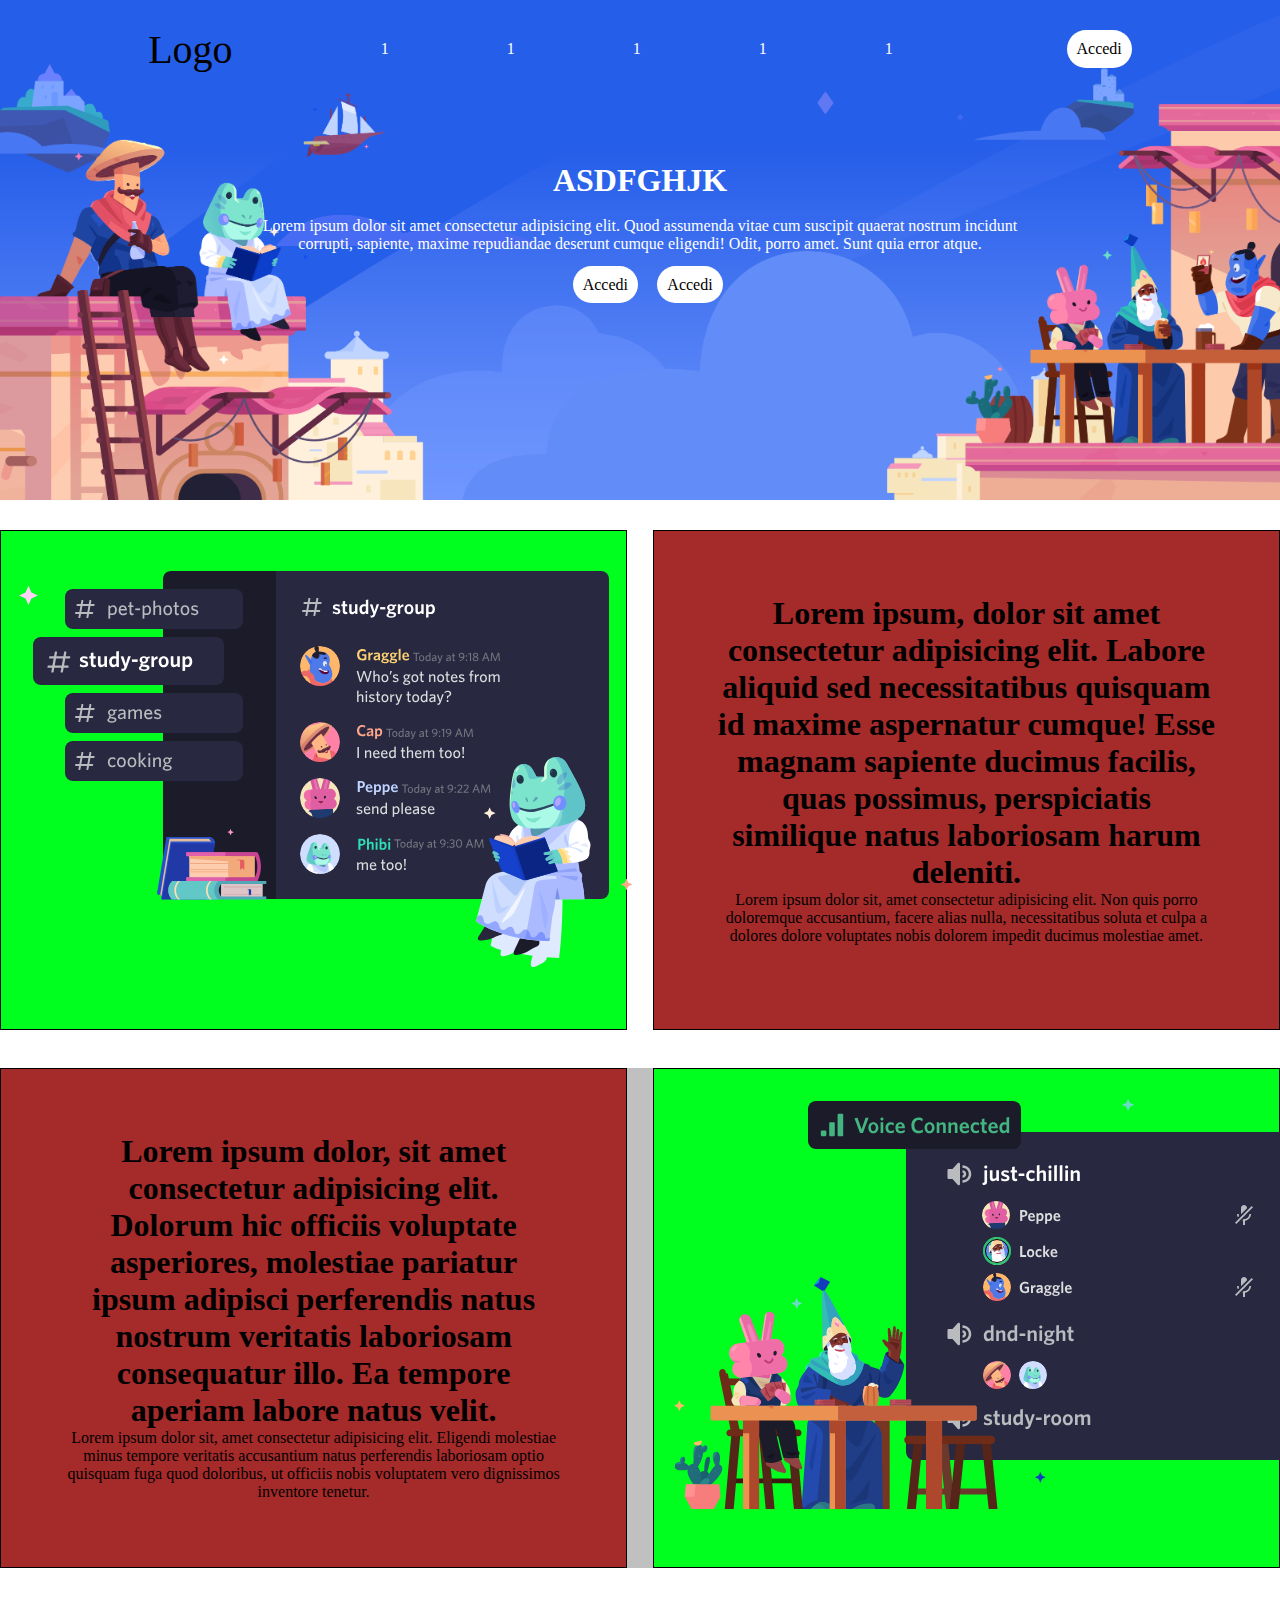
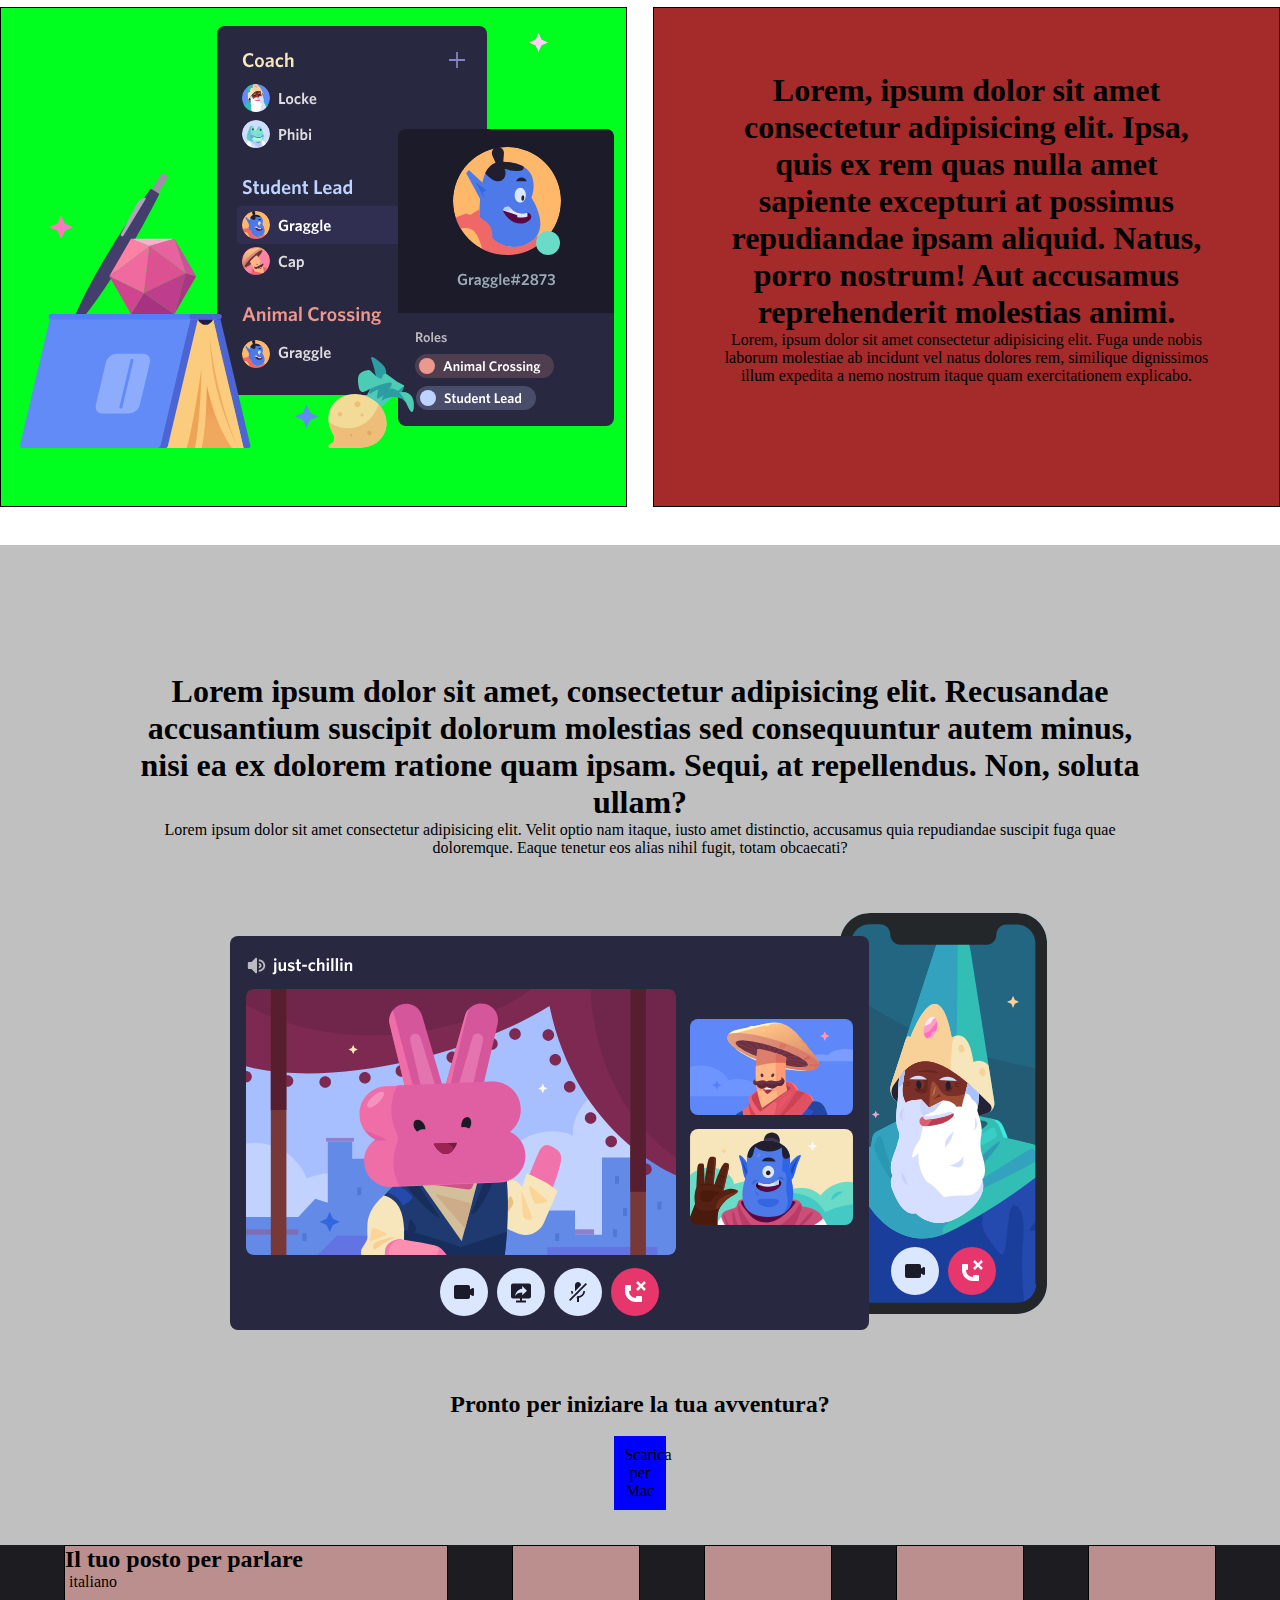
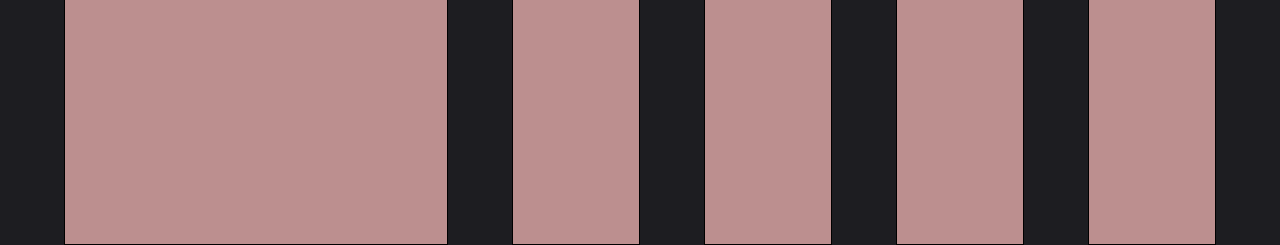
==== index1.html @ 4ec8805b "21 03 2023" ====
<!DOCTYPE html>
<html lang="en">
<head>
    <meta charset="UTF-8">
    <meta http-equiv="X-UA-Compatible" content="IE=edge">
    <meta name="viewport" content="width=device-width, initial-scale=1.0">
   
   <link rel="stylesheet" href="style.css"> <title>Document</title>
</head>


<!-- Header and Hero sections -->
<header>
    <nav class="nav">
        <div id="logo" >
            Logo
        </div>

            <ul class="menu">
                <li>1</li>
                <li>1</li>
                <li>1</li>
                <li>1</li>
                <li>1</li>
            </ul>
        </div>

        <div class="botton-white">Accedi</div>
    </nav>
     
    <!-- Hero -->
    <div class="hero">
        <h1>ASDFGHJK</h1>
        <br>
        <p id="paragrafo-hero">Lorem ipsum dolor sit amet consectetur adipisicing elit. Quod assumenda vitae cum suscipit quaerat nostrum incidunt corrupti, sapiente, maxime repudiandae deserunt cumque eligendi! Odit, porro amet. Sunt quia error atque.</p>
        <span class="botton-white">Accedi</span>
        <span class="botton-white">Accedi</span>
    </div>

</header>

                <!-- Main conteiner -->


                            <!-- 1 -->
    <div class="main-container1">

            <!-- Main left -->
        <div class="container-left">
            <img src="item1.svg" alt="">
        </div>

        
            <!-- Main Right-->
        <div class="container-right">
            <h1>Lorem ipsum, dolor sit amet consectetur adipisicing elit. Labore aliquid sed necessitatibus quisquam id maxime aspernatur cumque! Esse magnam sapiente ducimus facilis, quas possimus, perspiciatis similique natus laboriosam harum deleniti.</h1>
            <p>Lorem ipsum dolor sit, amet consectetur adipisicing elit. Non quis porro doloremque accusantium, facere alias nulla, necessitatibus soluta et culpa a dolores dolore voluptates nobis dolorem impedit ducimus molestiae amet.</p>
        </div>

    </div>


                        <!-- 2 -->

    <div class="main-reverse2">

            <!-- Main left -->
        <div class="container-left">
            <img src="item2.svg" alt="">
        </div>
    
        
            <!-- Main Right-->
        <div class="container-right">
            <h1>Lorem ipsum dolor, sit amet consectetur adipisicing elit. Dolorum hic officiis voluptate asperiores, molestiae pariatur ipsum adipisci perferendis natus nostrum veritatis laboriosam consequatur illo. Ea tempore aperiam labore natus velit.</h1>
            <p>Lorem ipsum dolor sit, amet consectetur adipisicing elit. Eligendi molestiae minus tempore veritatis accusantium natus perferendis laboriosam optio quisquam fuga quod doloribus, ut officiis nobis voluptatem vero dignissimos inventore tenetur.</p>
        </div>

    </div>

                    <!-- 3 -->
            <!-- Main conteiner -->

    <div class="main-container3">

            <!-- Main left -->
        <div class="container-left">
         <img src="item3.svg" alt="">
        </div>

        
            <!-- Main Right-->
        <div class="container-right">
           <h1>Lorem, ipsum dolor sit amet consectetur adipisicing elit. Ipsa, quis ex rem quas nulla amet sapiente excepturi at possimus repudiandae ipsam aliquid. Natus, porro nostrum! Aut accusamus reprehenderit molestias animi.</h1>
           <p>Lorem, ipsum dolor sit amet consectetur adipisicing elit. Fuga unde nobis laborum molestiae ab incidunt vel natus dolores rem, similique dignissimos illum expedita a nemo nostrum itaque quam exercitationem explicabo.</p>
        </div>

    </div>

                <!-- 4 -->
    <div class="main-container4">
        <h1>Lorem ipsum dolor sit amet, consectetur adipisicing elit. Recusandae accusantium suscipit dolorum molestias sed consequuntur autem minus, nisi ea ex dolorem ratione quam ipsam. Sequi, at repellendus. Non, soluta ullam?</h1>
        <p>Lorem ipsum dolor sit amet consectetur adipisicing elit. Velit optio nam itaque, iusto amet distinctio, accusamus quia repudiandae suscipit fuga quae doloremque. Eaque tenetur eos alias nihil fugit, totam obcaecati?</p>
        <img src="item4-big.svg" alt="">
        <h2>Pronto per iniziare la tua avventura?</h2>
        <br>
        <div class="botton-blue">Scarica per Mac</div>
    </div>




    <!-- Footer -->
    <footer>
            <div class="col1">
                <h2>Il tuo posto per parlare</h2>
                
                <div>
                    <p>
                       <img src="https://cdnjs.cloudflare.com/ajax/libs/emoji-datasource-facebook/14.0.0/emoji.json" alt=""> italiano
                    </p>
                </div>

            </div>

            <div class="col2"></div>
            <div class="col2"></div>
            <div class="col2"></div>
            <div class="col2"></div>
    </footer>

<body>
    
</body>
</html>
---- style.css ----
*{
    margin: 0;
    padding: 0;
    box-sizing: border-box;
}

header{background-image: url(jumbo.png);
    background-size: cover;
    height: 500px;
margin-bottom: 30px;}

.nav{display: flex;
    
justify-content: space-evenly;
align-items: center;
padding-top: 2%;}

#logo{font-size: 40px;
    display: flex;}

    .menu{display: flex;
        list-style: none;
        justify-content: space-between;
        flex-basis: 40%;
        color: white;
        }
        
        .botton-white{
            background-color: white;
            border-radius: 20px;
            padding: 10px;
            color: black;
            margin-left: 2%;
           }

           .botton-blue{
            display: block;
            background-color: blue;
            border:1px;
            width: 5%;
            margin: auto;
            padding: 10px;
           }

           /* Hero */
.hero{color: white;
    height: 400px;
    padding-left: 20%;
    padding-right: 20%;
    padding-top: 7%;
    text-align: center;
}

#paragrafo-hero{
    margin-bottom: 3%;
}


.main-container1, .main-reverse2,.main-container3{
    display: flex;
    justify-content: space-between;
    margin-bottom: 3%;
}

.container-left{
    width: 49%;
}

.container-right{
    width: 49%;
    text-align: center;
    padding: 5%;
}

.main-reverse2{
    flex-direction: row-reverse;
    background-color: rgb(192, 192, 192);
}

.main-container4{
    width: 100%;
    height: 1000px;
    background-color: silver;
    padding: 10%;
    text-align: center;
}

/* Footer */

footer{
    display: flex;
    height: 300px;
    background-color: rgb(29, 29, 33);
    justify-content: space-evenly;
}


.col1,.col2{
    height: 300px;
}
.col1{
    width: 30%;
}
.col2{
    width: 10%;
}


/* DEBUG */
.container-right{
    background-color: brown;
    height: 500px;
    border: 1px solid black;
}

.container-left{
    background-color: rgb(0, 255, 30);
    height: 500px;
    border: 1px solid
    black;
}

.col1{
    background-color: rosybrown;
    height: 300px;
    border: 1px solid
    black;
}

.col2{
    background-color: rosybrown;
    border: 1px solid
    black;
}
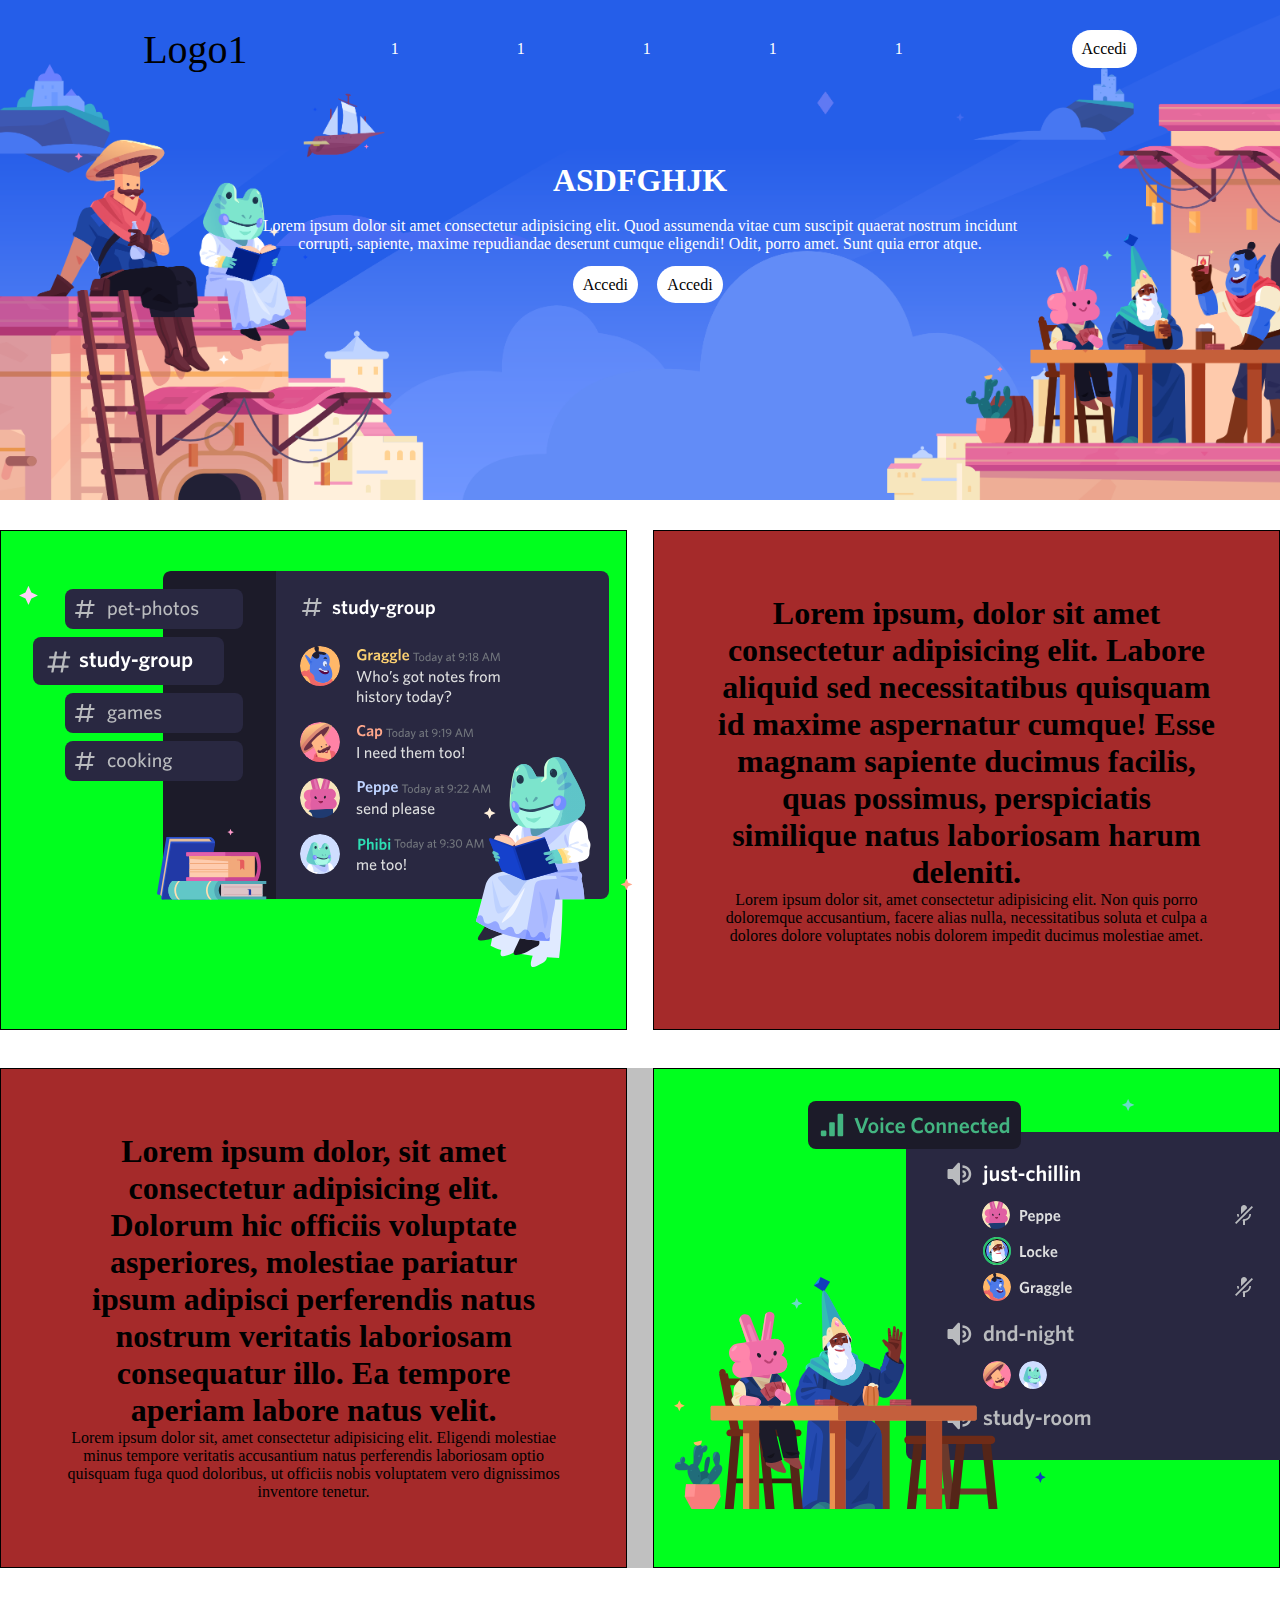
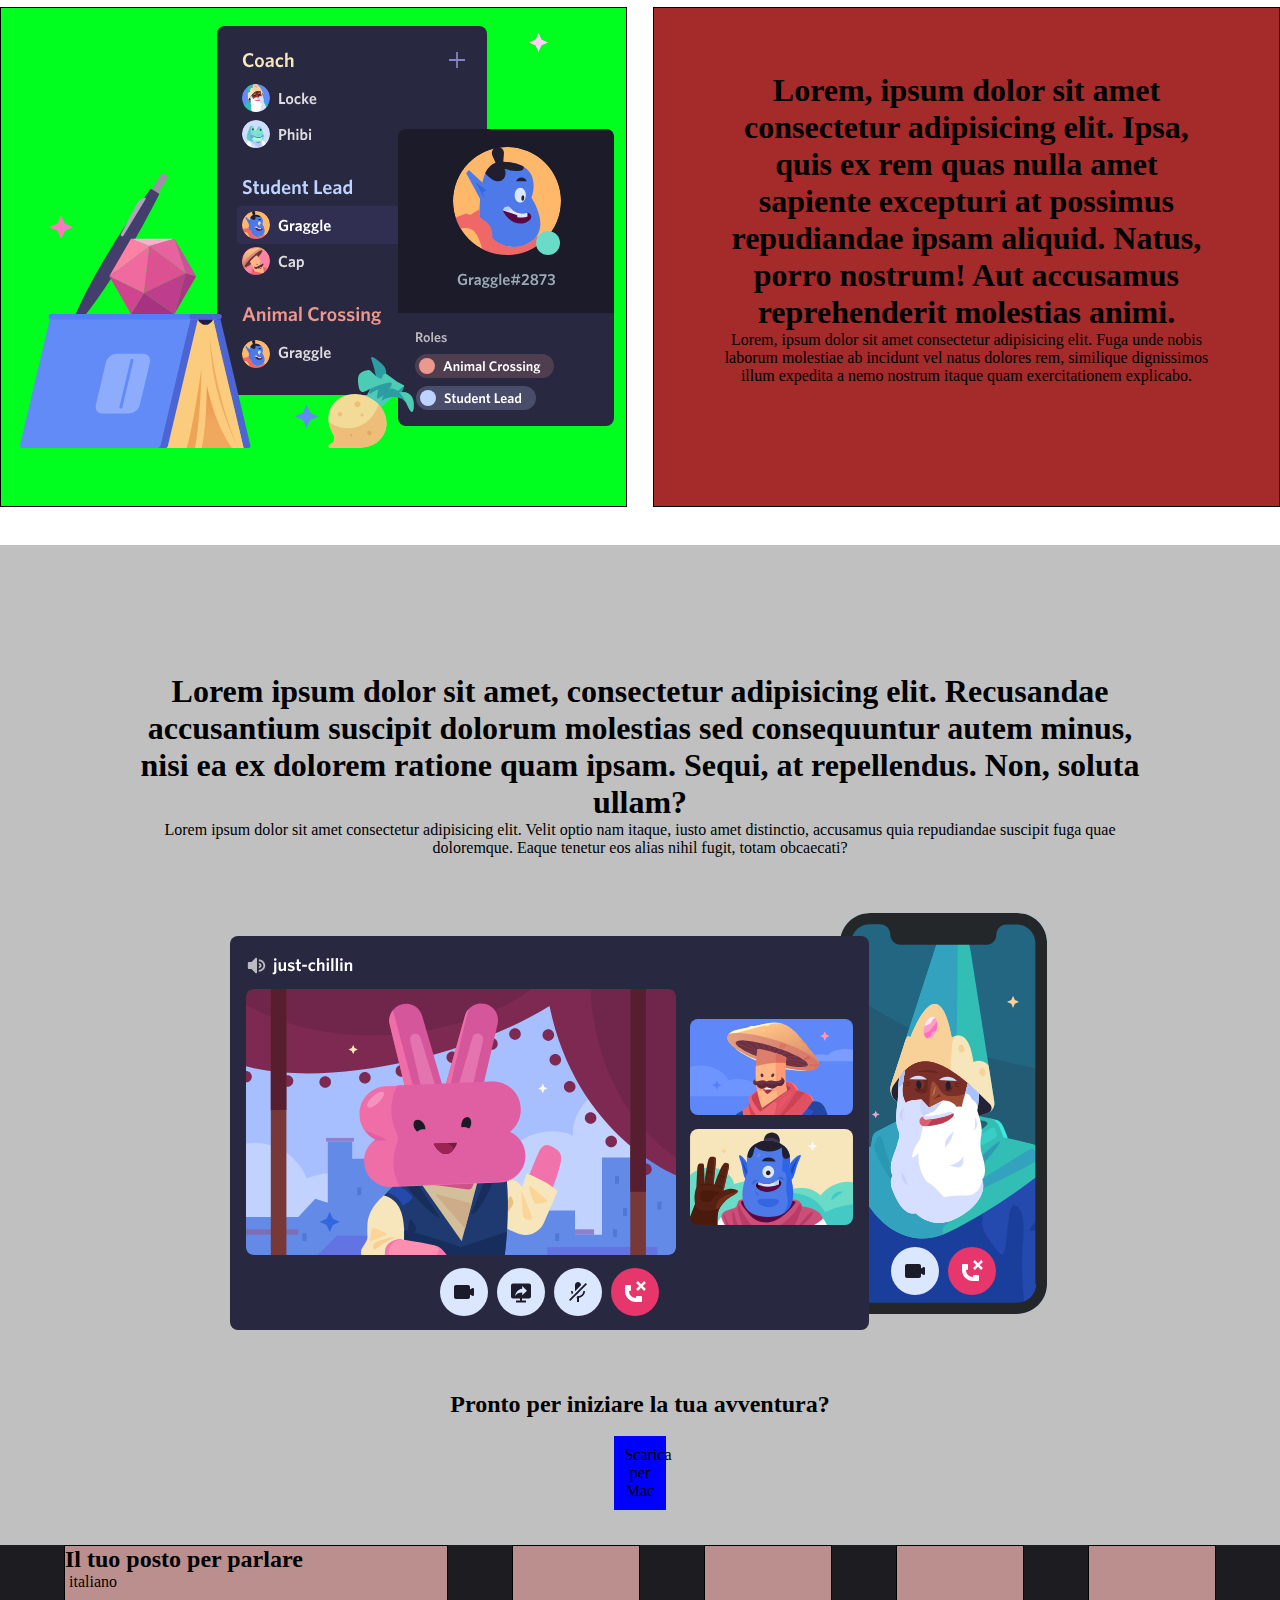
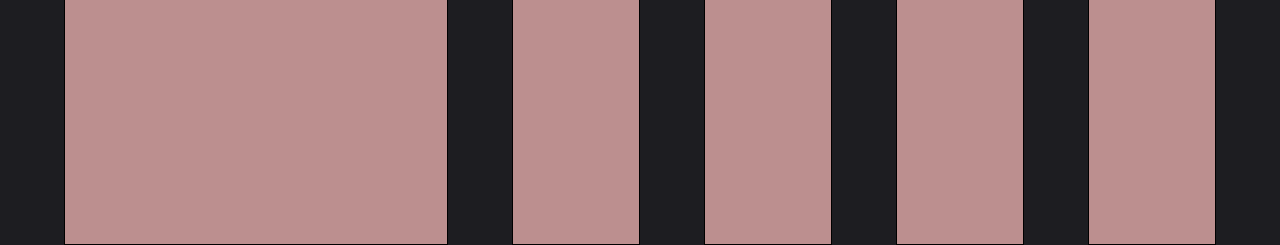
==== commit 37d8bf44: "completando main" ====
--- a/index1.html
+++ b/index1.html
@@ -13,7 +13,7 @@
 <header>
     <nav class="nav">
         <div id="logo" >
-            Logo
+            Logo1
         </div>
 
             <ul class="menu">
